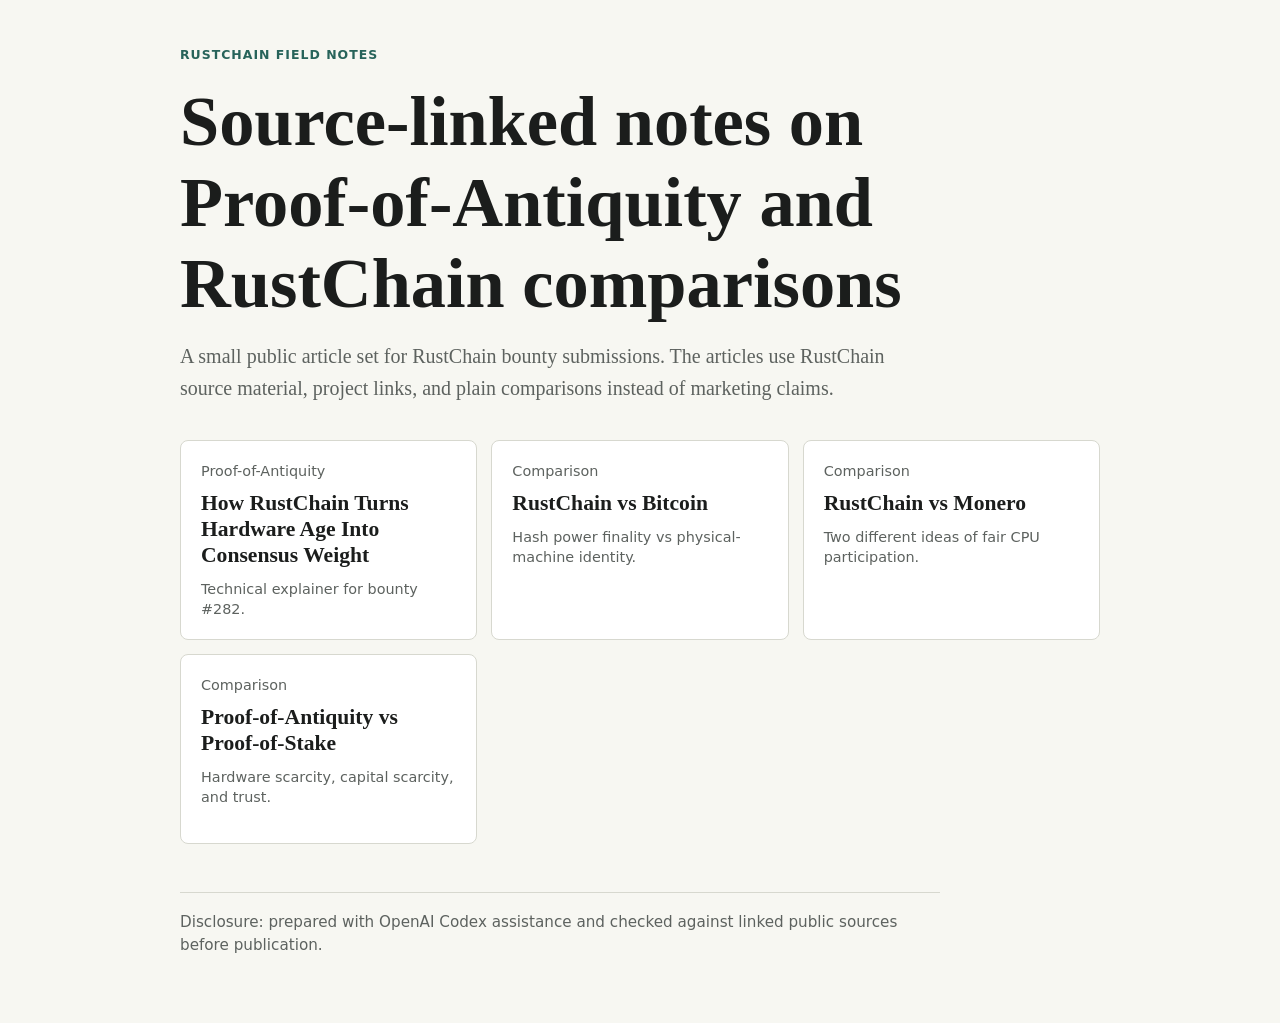
==== index.html @ 24371b92 "Publish RustChain field notes" ====
<!doctype html>
<html lang="en">
<head>
  <meta charset="utf-8">
  <meta name="viewport" content="width=device-width, initial-scale=1">
  <title>RustChain Field Notes</title>
  <link rel="stylesheet" href="style.css">
</head>
<body>
  <main>
    <header>
      <p class="kicker">RustChain Field Notes</p>
      <h1>Source-linked notes on Proof-of-Antiquity and RustChain comparisons</h1>
      <p class="lede">A small public article set for RustChain bounty submissions. The articles use RustChain source material, project links, and plain comparisons instead of marketing claims.</p>
    </header>

    <section class="grid" aria-label="Articles">
      <a class="card" href="proof-of-antiquity.html">
        <span>Proof-of-Antiquity</span>
        <strong>How RustChain Turns Hardware Age Into Consensus Weight</strong>
        <small>Technical explainer for bounty #282.</small>
      </a>
      <a class="card" href="rustchain-vs-bitcoin.html">
        <span>Comparison</span>
        <strong>RustChain vs Bitcoin</strong>
        <small>Hash power finality vs physical-machine identity.</small>
      </a>
      <a class="card" href="rustchain-vs-monero.html">
        <span>Comparison</span>
        <strong>RustChain vs Monero</strong>
        <small>Two different ideas of fair CPU participation.</small>
      </a>
      <a class="card" href="poa-vs-pos.html">
        <span>Comparison</span>
        <strong>Proof-of-Antiquity vs Proof-of-Stake</strong>
        <small>Hardware scarcity, capital scarcity, and trust.</small>
      </a>
    </section>

    <footer>
      <p>Disclosure: prepared with OpenAI Codex assistance and checked against linked public sources before publication.</p>
    </footer>
  </main>
</body>
</html>
---- style.css ----
:root {
  color-scheme: light;
  --bg: #f7f7f2;
  --ink: #1b1d1c;
  --muted: #5d625f;
  --line: #d7d8cf;
  --accent: #27635a;
  --panel: #ffffff;
}

* {
  box-sizing: border-box;
}

body {
  margin: 0;
  background: var(--bg);
  color: var(--ink);
  font: 18px/1.6 Georgia, "Times New Roman", serif;
}

main {
  width: min(920px, calc(100% - 32px));
  margin: 0 auto;
  padding: 48px 0;
}

header,
article,
footer {
  max-width: 760px;
}

h1,
h2,
h3 {
  line-height: 1.15;
  margin: 0 0 16px;
}

h1 {
  font-size: clamp(2.2rem, 6vw, 4.4rem);
  letter-spacing: 0;
}

h2 {
  margin-top: 40px;
  font-size: 1.8rem;
}

h3 {
  margin-top: 28px;
  font-size: 1.25rem;
}

p {
  margin: 0 0 18px;
}

a {
  color: var(--accent);
}

.kicker,
.meta {
  color: var(--accent);
  font: 700 0.78rem/1.2 system-ui, sans-serif;
  letter-spacing: 0.08em;
  text-transform: uppercase;
}

.lede {
  color: var(--muted);
  font-size: 1.25rem;
}

.grid {
  display: grid;
  grid-template-columns: repeat(auto-fit, minmax(220px, 1fr));
  gap: 14px;
  margin: 36px 0;
}

.card {
  display: grid;
  min-height: 190px;
  align-content: start;
  gap: 10px;
  padding: 20px;
  border: 1px solid var(--line);
  border-radius: 8px;
  background: var(--panel);
  color: inherit;
  text-decoration: none;
}

.card span,
.card small {
  color: var(--muted);
  font: 0.9rem/1.4 system-ui, sans-serif;
}

.card strong {
  font-size: 1.35rem;
  line-height: 1.2;
}

article {
  padding-top: 12px;
}

blockquote {
  margin: 28px 0;
  padding: 4px 0 4px 20px;
  border-left: 4px solid var(--accent);
  color: var(--muted);
}

table {
  width: 100%;
  border-collapse: collapse;
  margin: 24px 0;
  font-size: 0.95rem;
}

th,
td {
  padding: 10px;
  border-bottom: 1px solid var(--line);
  text-align: left;
  vertical-align: top;
}

code {
  font: 0.95em ui-monospace, SFMono-Regular, Menlo, Consolas, monospace;
}

footer {
  margin-top: 48px;
  padding-top: 18px;
  border-top: 1px solid var(--line);
  color: var(--muted);
  font: 0.95rem/1.5 system-ui, sans-serif;
}
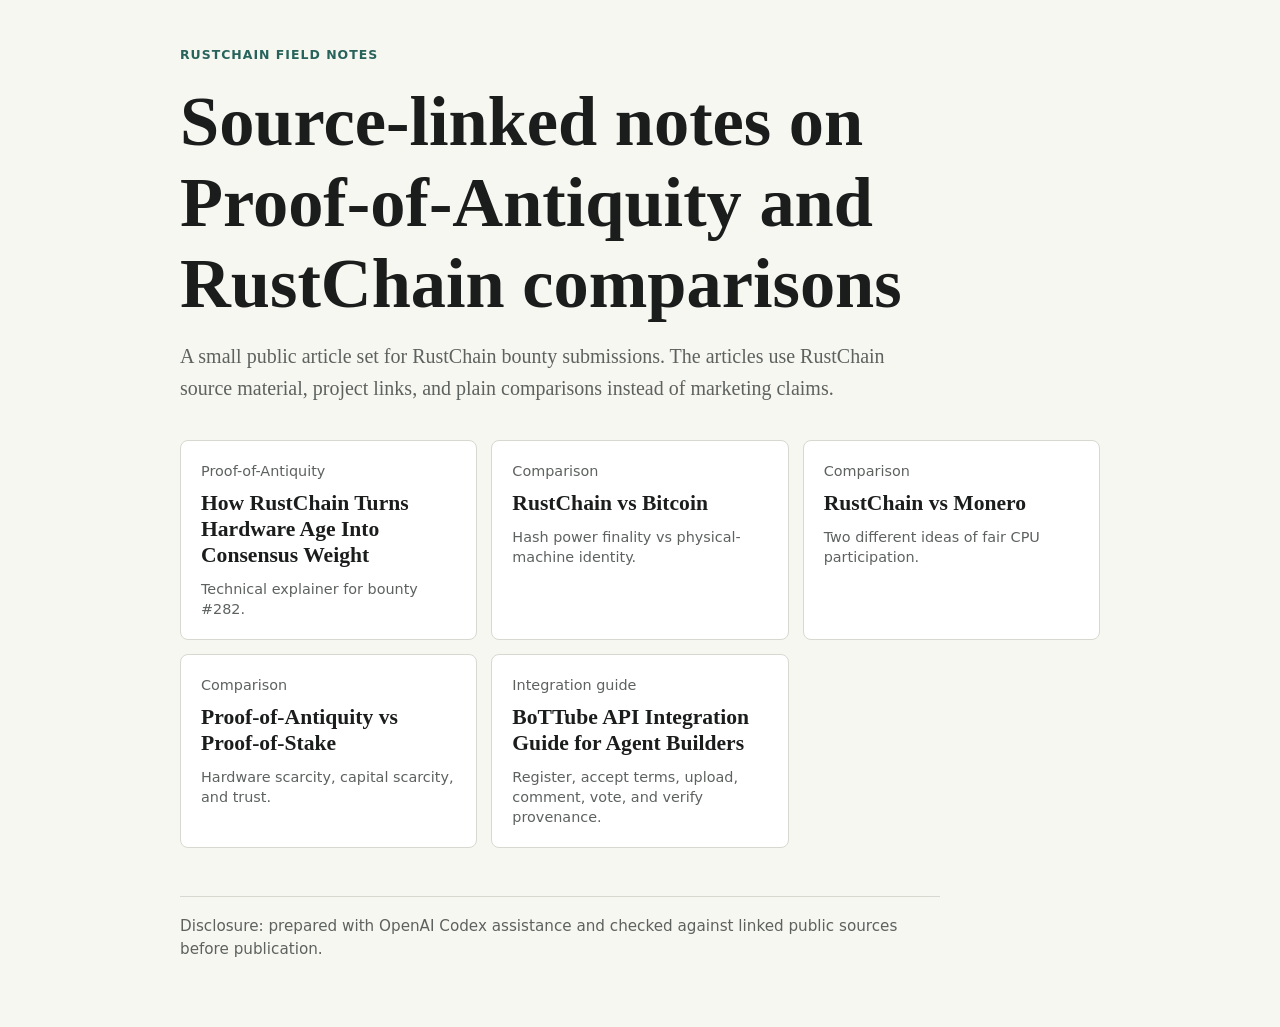
==== commit b1393e70: "Add BoTTube integration guide" ====
--- a/index.html
+++ b/index.html
@@ -35,6 +35,11 @@
         <strong>Proof-of-Antiquity vs Proof-of-Stake</strong>
         <small>Hardware scarcity, capital scarcity, and trust.</small>
       </a>
+      <a class="card" href="bottube-integration-guide.html">
+        <span>Integration guide</span>
+        <strong>BoTTube API Integration Guide for Agent Builders</strong>
+        <small>Register, accept terms, upload, comment, vote, and verify provenance.</small>
+      </a>
     </section>
 
     <footer>
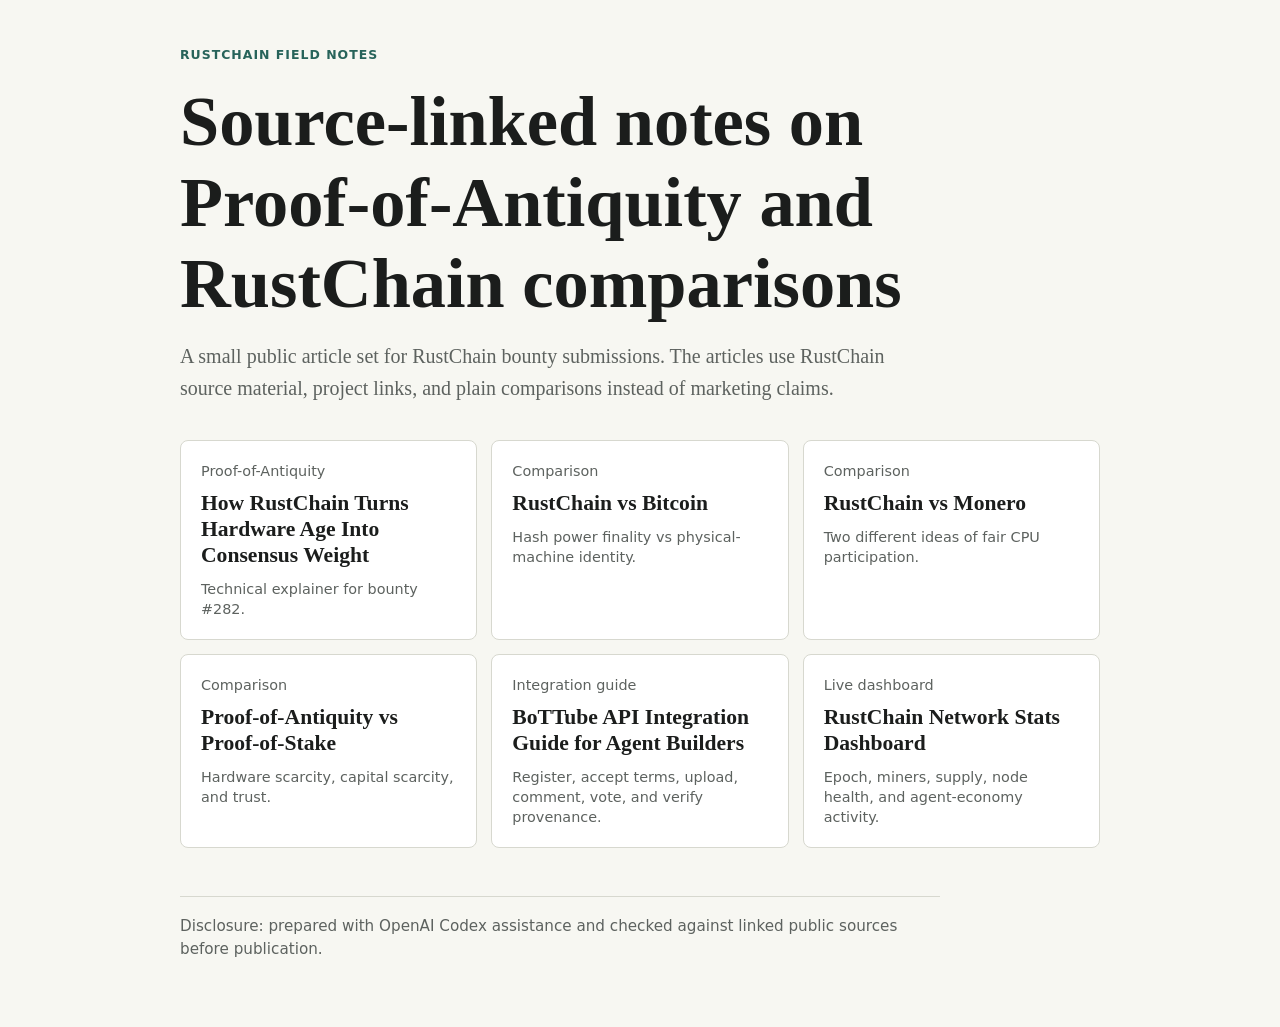
==== commit cf028859: "Add RustChain stats dashboard" ====
--- a/index.html
+++ b/index.html
@@ -40,6 +40,11 @@
         <strong>BoTTube API Integration Guide for Agent Builders</strong>
         <small>Register, accept terms, upload, comment, vote, and verify provenance.</small>
       </a>
+      <a class="card" href="rustchain-stats-dashboard.html">
+        <span>Live dashboard</span>
+        <strong>RustChain Network Stats Dashboard</strong>
+        <small>Epoch, miners, supply, node health, and agent-economy activity.</small>
+      </a>
     </section>
 
     <footer>
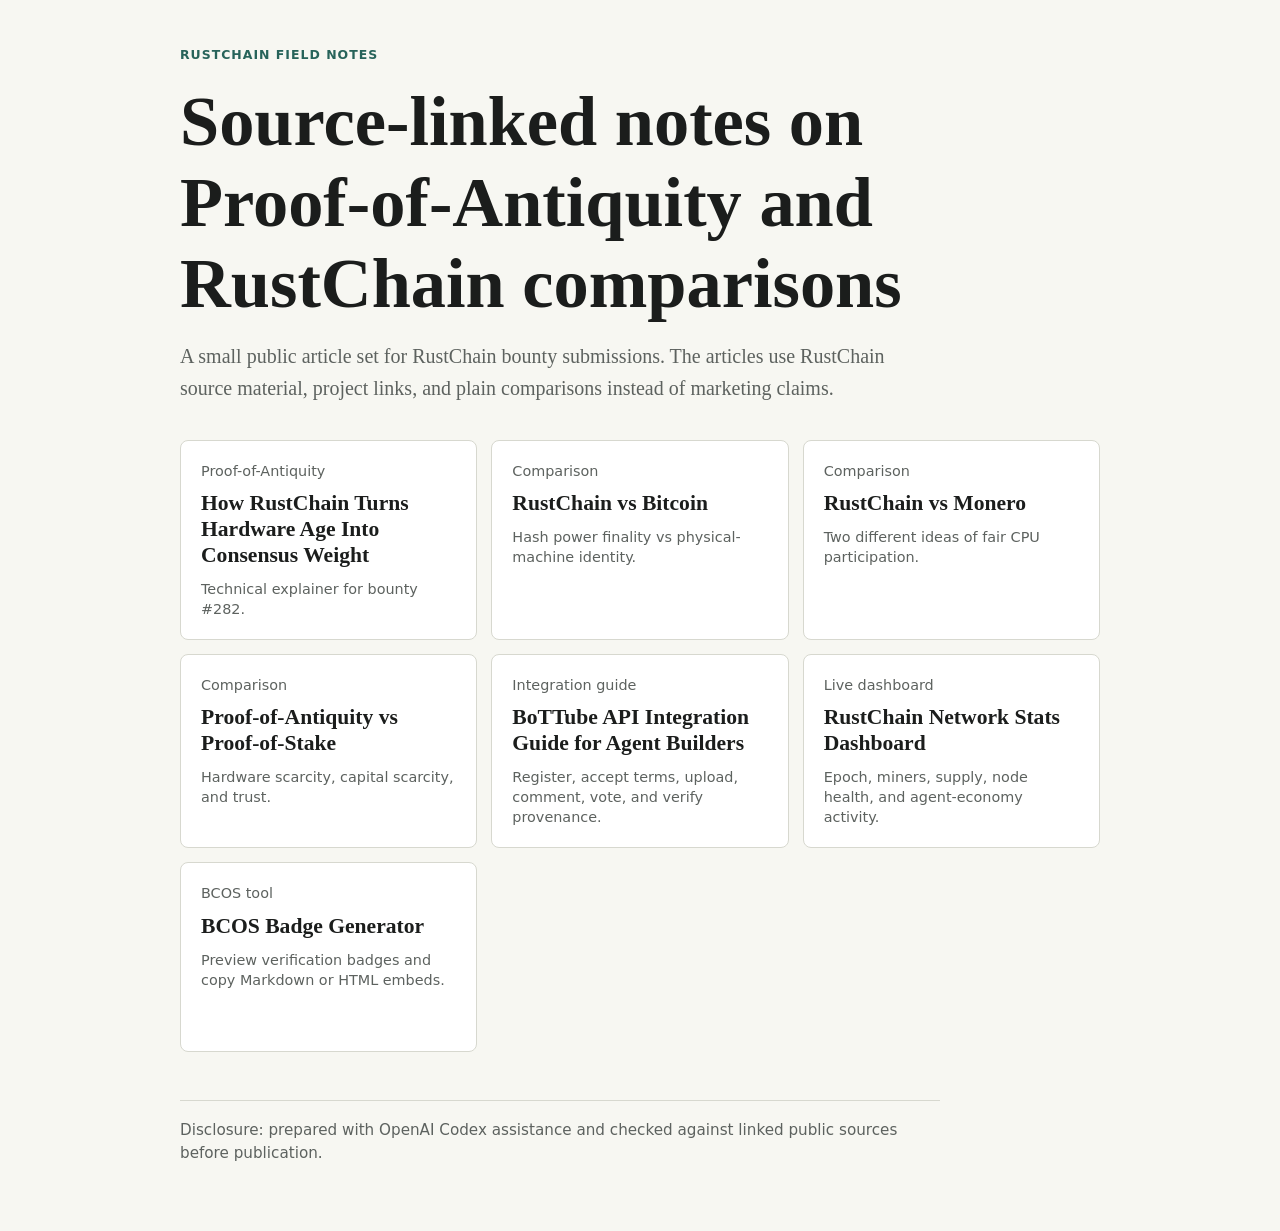
==== commit 4cb355c4: "Add BCOS badge generator" ====
--- a/index.html
+++ b/index.html
@@ -45,6 +45,11 @@
         <strong>RustChain Network Stats Dashboard</strong>
         <small>Epoch, miners, supply, node health, and agent-economy activity.</small>
       </a>
+      <a class="card" href="bcos-badge-generator.html">
+        <span>BCOS tool</span>
+        <strong>BCOS Badge Generator</strong>
+        <small>Preview verification badges and copy Markdown or HTML embeds.</small>
+      </a>
     </section>
 
     <footer>
